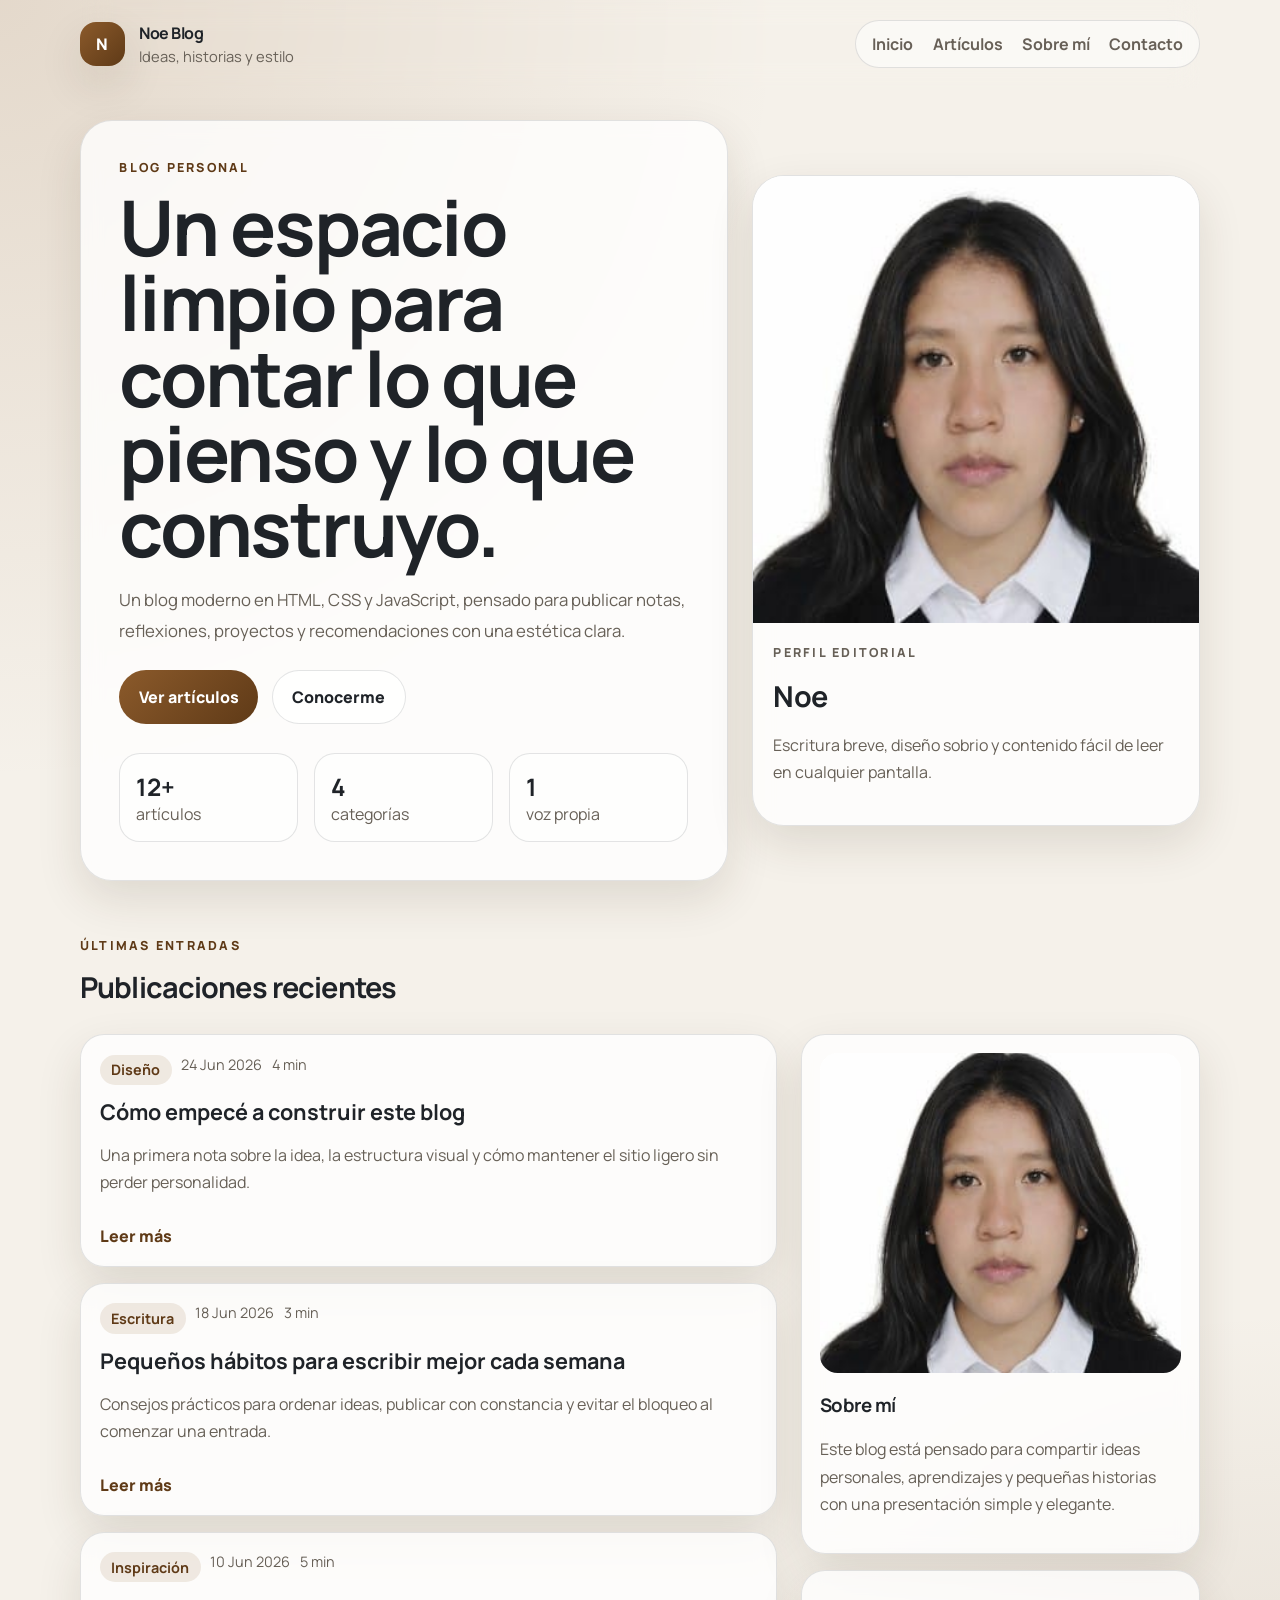
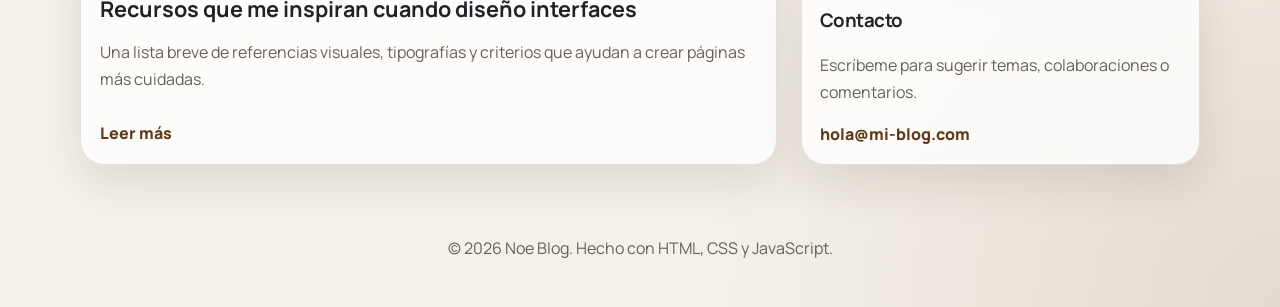
==== index.html @ 6eee37d1 "primeros cambios" ====
<!DOCTYPE html>
<html lang="es">
<head>
  <meta charset="UTF-8">
  <meta name="viewport" content="width=device-width, initial-scale=1.0">
  <title>Noe Blog</title>
  <link rel="preconnect" href="https://fonts.googleapis.com">
  <link rel="preconnect" href="https://fonts.gstatic.com" crossorigin>
  <link href="https://fonts.googleapis.com/css2?family=Manrope:wght@400;500;700;800&display=swap" rel="stylesheet">
  <link rel="stylesheet" href="styles.css">
</head>
<body>
  <header class="site-header">
    <div class="brand">
      <span class="brand-mark">N</span>
      <div>
        <strong>Noe Blog</strong>
        <p>Ideas, historias y estilo</p>
      </div>
    </div>
    <button class="menu-button" id="menuButton" aria-expanded="false" aria-controls="siteNav">Menú</button>
    <nav class="site-nav" id="siteNav">
      <a href="#inicio">Inicio</a>
      <a href="#articulos">Artículos</a>
      <a href="#sobre-mi">Sobre mí</a>
      <a href="#contacto">Contacto</a>
    </nav>
  </header>

  <main>
    <section class="hero" id="inicio">
      <div class="hero-copy">
        <p class="eyebrow">Blog personal</p>
        <h1>Un espacio limpio para contar lo que pienso y lo que construyo.</h1>
        <p class="lead">
          Un blog moderno en HTML, CSS y JavaScript, pensado para publicar notas,
          reflexiones, proyectos y recomendaciones con una estética clara.
        </p>
        <div class="hero-actions">
          <a class="primary-button" href="#articulos">Ver artículos</a>
          <a class="secondary-button" href="#sobre-mi">Conocerme</a>
        </div>
        <ul class="stats">
          <li><strong>12+</strong><span>artículos</span></li>
          <li><strong>4</strong><span>categorías</span></li>
          <li><strong>1</strong><span>voz propia</span></li>
        </ul>
      </div>

      <div class="hero-card">
        <img src="noe.jpg" alt="Foto de perfil de Noe" class="profile-image">
        <div class="hero-card-copy">
          <p class="card-kicker">Perfil editorial</p>
          <h2>Noe</h2>
          <p>Escritura breve, diseño sobrio y contenido fácil de leer en cualquier pantalla.</p>
        </div>
      </div>
    </section>

    <section class="content-grid" id="articulos">
      <div class="section-heading">
        <p class="eyebrow">Últimas entradas</p>
        <h2>Publicaciones recientes</h2>
      </div>

      <div class="posts-grid" id="postsGrid"></div>

      <aside class="sidebar">
        <article class="profile-panel" id="sobre-mi">
          <img src="noe.jpg" alt="Retrato de Noe" class="sidebar-image">
          <h3>Sobre mí</h3>
          <p>
            Este blog está pensado para compartir ideas personales, aprendizajes y
            pequeñas historias con una presentación simple y elegante.
          </p>
        </article>

        <article class="contact-panel" id="contacto">
          <h3>Contacto</h3>
          <p>Escríbeme para sugerir temas, colaboraciones o comentarios.</p>
          <a href="mailto:hola@mi-blog.com">hola@mi-blog.com</a>
        </article>
      </aside>
    </section>
  </main>

  <footer class="site-footer">
    <p>© 2026 Noe Blog. Hecho con HTML, CSS y JavaScript.</p>
  </footer>

  <script src="script.js"></script>
</body>
</html>
---- styles.css ----
:root {
  --bg: #f5f1ea;
  --surface: rgba(255, 255, 255, 0.78);
  --surface-strong: #ffffff;
  --text: #1f2328;
  --muted: #676057;
  --accent: #8b5a2b;
  --accent-strong: #5f3a17;
  --border: rgba(31, 35, 40, 0.12);
  --shadow: 0 18px 45px rgba(57, 39, 19, 0.12);
}

* {
  box-sizing: border-box;
}

html {
  scroll-behavior: smooth;
}

body {
  margin: 0;
  font-family: 'Manrope', sans-serif;
  color: var(--text);
  background:
    radial-gradient(circle at top left, rgba(139, 90, 43, 0.16), transparent 34%),
    radial-gradient(circle at bottom right, rgba(95, 58, 23, 0.12), transparent 26%),
    var(--bg);
}

a {
  color: inherit;
  text-decoration: none;
}

img {
  display: block;
  max-width: 100%;
}

.site-header,
.hero,
.content-grid,
.site-footer {
  width: min(1120px, calc(100% - 2rem));
  margin: 0 auto;
}

.site-header {
  display: flex;
  align-items: center;
  justify-content: space-between;
  gap: 1rem;
  padding: 1.25rem 0;
  position: sticky;
  top: 0;
  z-index: 20;
  backdrop-filter: blur(14px);
}

.brand {
  display: flex;
  align-items: center;
  gap: 0.9rem;
}

.brand-mark {
  width: 2.8rem;
  height: 2.8rem;
  border-radius: 1rem;
  display: grid;
  place-items: center;
  background: linear-gradient(135deg, var(--accent), var(--accent-strong));
  color: white;
  font-weight: 800;
  box-shadow: var(--shadow);
}

.brand strong,
.section-heading h2,
.hero-copy h1,
.hero-card h2,
.sidebar h3 {
  letter-spacing: -0.03em;
}

.brand p {
  margin: 0.1rem 0 0;
  color: var(--muted);
  font-size: 0.92rem;
}

.site-nav {
  display: flex;
  align-items: center;
  gap: 1.2rem;
  padding: 0.75rem 1rem;
  border: 1px solid var(--border);
  border-radius: 999px;
  background: rgba(255, 255, 255, 0.54);
}

.site-nav a {
  color: var(--muted);
  font-weight: 700;
}

.site-nav a:hover {
  color: var(--accent-strong);
}

.menu-button {
  display: none;
  border: 1px solid var(--border);
  background: var(--surface-strong);
  border-radius: 999px;
  padding: 0.8rem 1rem;
  font: inherit;
  font-weight: 700;
}

.hero {
  display: grid;
  grid-template-columns: 1.3fr 0.9fr;
  gap: 1.5rem;
  padding: 2rem 0 2.5rem;
  align-items: center;
}

.hero-copy,
.hero-card,
.posts-grid article,
.profile-panel,
.contact-panel {
  background: var(--surface);
  border: 1px solid var(--border);
  box-shadow: var(--shadow);
  backdrop-filter: blur(10px);
}

.hero-copy {
  border-radius: 2rem;
  padding: clamp(1.5rem, 3vw, 3rem);
}

.eyebrow,
.card-kicker {
  margin: 0 0 0.8rem;
  text-transform: uppercase;
  letter-spacing: 0.18em;
  color: var(--accent-strong);
  font-size: 0.78rem;
  font-weight: 800;
}

.hero-copy h1 {
  margin: 0;
  font-size: clamp(2.6rem, 6vw, 4.8rem);
  line-height: 0.98;
}

.lead {
  margin: 1.25rem 0 0;
  max-width: 38rem;
  color: var(--muted);
  font-size: 1.05rem;
  line-height: 1.8;
}

.hero-actions {
  display: flex;
  flex-wrap: wrap;
  gap: 0.9rem;
  margin-top: 1.5rem;
}

.primary-button,
.secondary-button {
  display: inline-flex;
  align-items: center;
  justify-content: center;
  border-radius: 999px;
  padding: 0.95rem 1.2rem;
  font-weight: 800;
}

.primary-button {
  background: linear-gradient(135deg, var(--accent), var(--accent-strong));
  color: white;
}

.secondary-button {
  border: 1px solid var(--border);
  background: rgba(255, 255, 255, 0.75);
}

.stats {
  list-style: none;
  display: grid;
  grid-template-columns: repeat(3, minmax(0, 1fr));
  gap: 1rem;
  padding: 0;
  margin: 1.8rem 0 0;
}

.stats li {
  padding: 1rem;
  border-radius: 1.3rem;
  background: rgba(255, 255, 255, 0.55);
  border: 1px solid var(--border);
}

.stats strong {
  display: block;
  font-size: 1.5rem;
}

.stats span {
  color: var(--muted);
}

.hero-card {
  border-radius: 2rem;
  overflow: hidden;
}

.profile-image {
  width: 100%;
  aspect-ratio: 1 / 1;
  object-fit: cover;
  object-position: center top;
}

.hero-card-copy {
  padding: 1.2rem 1.3rem 1.45rem;
}

.hero-card-copy h2,
.section-heading h2 {
  margin: 0;
  font-size: 1.8rem;
}

.hero-card-copy p,
.sidebar p,
.contact-panel p,
.posts-grid p {
  color: var(--muted);
  line-height: 1.7;
}

.content-grid {
  display: grid;
  grid-template-columns: 1.4fr 0.8fr;
  gap: 1.5rem;
  padding: 1rem 0 3.5rem;
}

.section-heading {
  grid-column: 1 / -1;
  margin-bottom: 0.2rem;
}

.posts-grid {
  display: grid;
  gap: 1rem;
}

.posts-grid article {
  border-radius: 1.5rem;
  padding: 1.2rem;
}

.post-meta {
  display: flex;
  flex-wrap: wrap;
  gap: 0.6rem;
  margin-bottom: 0.75rem;
  color: var(--muted);
  font-size: 0.9rem;
}

.tag {
  display: inline-flex;
  align-items: center;
  border-radius: 999px;
  background: rgba(139, 90, 43, 0.12);
  color: var(--accent-strong);
  padding: 0.35rem 0.7rem;
  font-weight: 700;
}

.posts-grid h3 {
  margin: 0 0 0.4rem;
  font-size: 1.35rem;
}

.read-more {
  display: inline-flex;
  margin-top: 0.8rem;
  font-weight: 800;
  color: var(--accent-strong);
}

.sidebar {
  display: grid;
  gap: 1rem;
}

.profile-panel,
.contact-panel {
  border-radius: 1.5rem;
  padding: 1.1rem;
}

.sidebar-image {
  width: 100%;
  max-height: 320px;
  object-fit: cover;
  border-radius: 1.1rem;
  margin-bottom: 1rem;
}

.contact-panel a {
  color: var(--accent-strong);
  font-weight: 800;
}

.site-footer {
  padding: 0 0 2rem;
  color: var(--muted);
  text-align: center;
}

.fade-in {
  animation: fadeUp 0.6s ease both;
}

@keyframes fadeUp {
  from {
    opacity: 0;
    transform: translateY(16px);
  }
  to {
    opacity: 1;
    transform: translateY(0);
  }
}

@media (max-width: 900px) {
  .hero,
  .content-grid {
    grid-template-columns: 1fr;
  }

  .site-header {
    align-items: flex-start;
  }

  .site-nav {
    display: none;
    width: 100%;
    flex-direction: column;
    align-items: flex-start;
    border-radius: 1.25rem;
  }

  .site-nav.is-open {
    display: flex;
  }

  .menu-button {
    display: inline-flex;
  }

  .stats {
    grid-template-columns: 1fr;
  }
}

@media (max-width: 640px) {
  .site-header,
  .hero,
  .content-grid {
    width: min(100% - 1rem, 1120px);
  }

  .site-header {
    padding-top: 1rem;
  }

  .hero-copy h1 {
    font-size: clamp(2.2rem, 13vw, 3.2rem);
  }

  .hero-copy,
  .hero-card,
  .posts-grid article,
  .profile-panel,
  .contact-panel {
    border-radius: 1.35rem;
  }
}
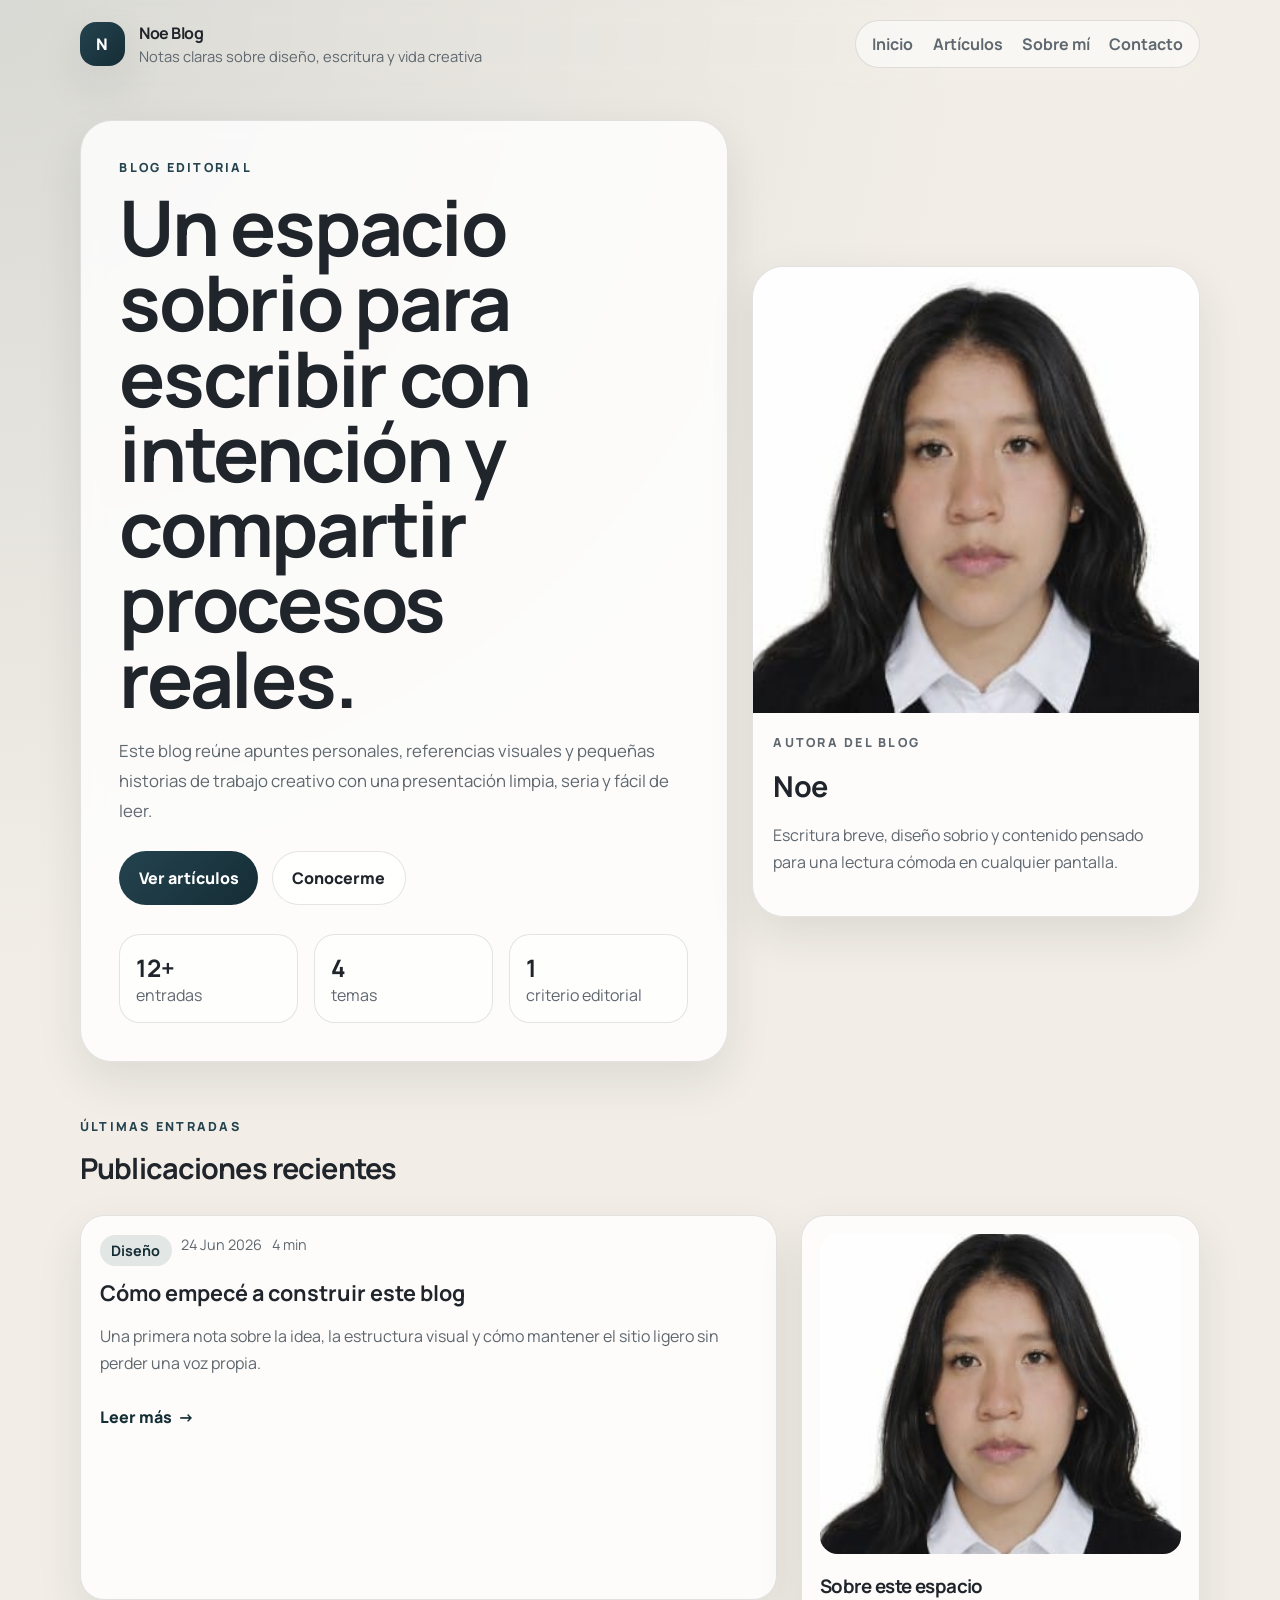
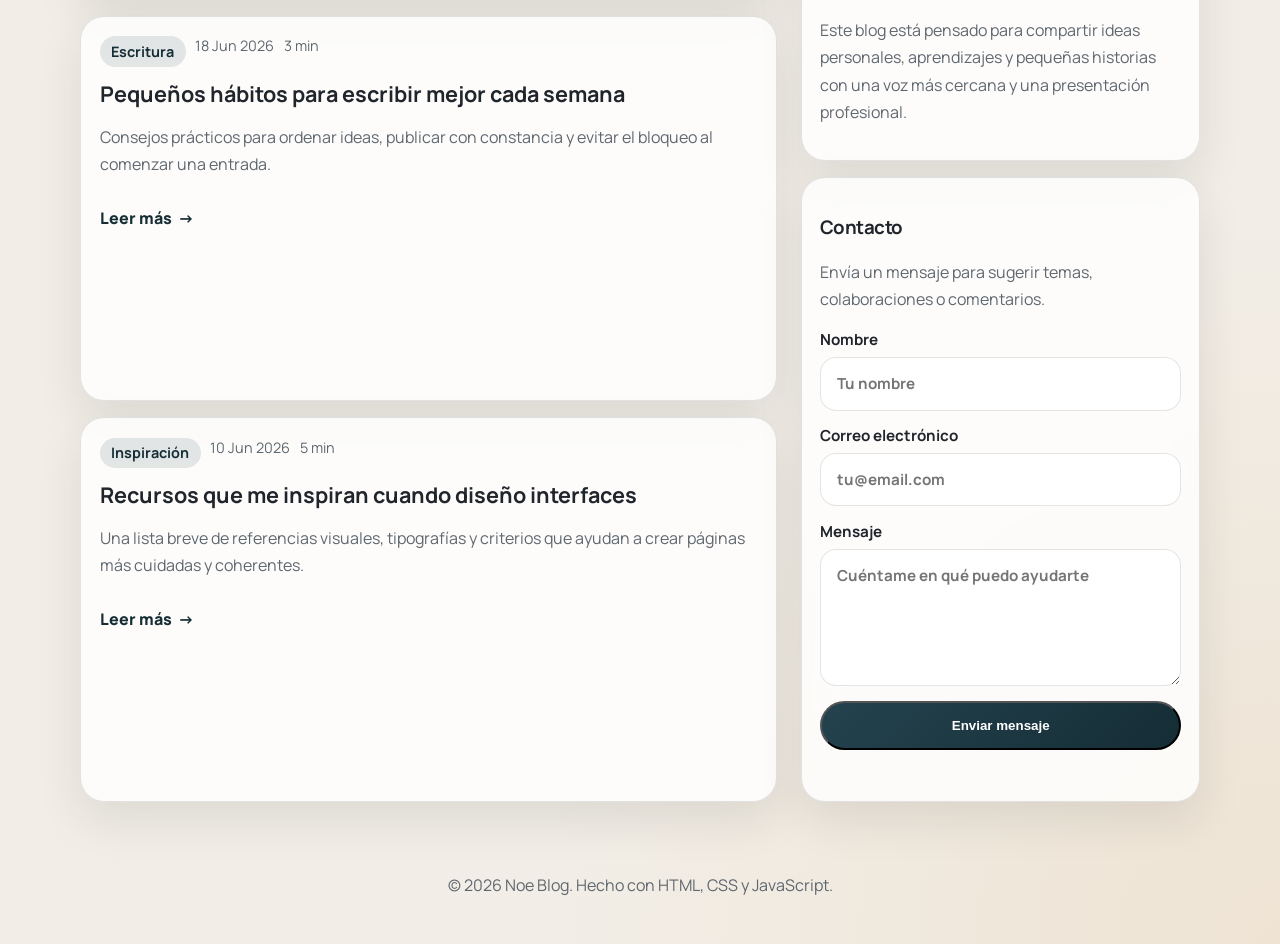
==== commit af3055f0: "ultimos cambios" ====
--- a/index.html
+++ b/index.html
@@ -3,7 +3,7 @@
 <head>
   <meta charset="UTF-8">
   <meta name="viewport" content="width=device-width, initial-scale=1.0">
-  <title>Noe Blog</title>
+  <title>Noe Blog | Notas y proyectos</title>
   <link rel="preconnect" href="https://fonts.googleapis.com">
   <link rel="preconnect" href="https://fonts.gstatic.com" crossorigin>
   <link href="https://fonts.googleapis.com/css2?family=Manrope:wght@400;500;700;800&display=swap" rel="stylesheet">
@@ -15,7 +15,7 @@
       <span class="brand-mark">N</span>
       <div>
         <strong>Noe Blog</strong>
-        <p>Ideas, historias y estilo</p>
+        <p>Notas claras sobre diseño, escritura y vida creativa</p>
       </div>
     </div>
     <button class="menu-button" id="menuButton" aria-expanded="false" aria-controls="siteNav">Menú</button>
@@ -30,29 +30,29 @@
   <main>
     <section class="hero" id="inicio">
       <div class="hero-copy">
-        <p class="eyebrow">Blog personal</p>
-        <h1>Un espacio limpio para contar lo que pienso y lo que construyo.</h1>
+        <p class="eyebrow">Blog editorial</p>
+        <h1>Un espacio sobrio para escribir con intención y compartir procesos reales.</h1>
         <p class="lead">
-          Un blog moderno en HTML, CSS y JavaScript, pensado para publicar notas,
-          reflexiones, proyectos y recomendaciones con una estética clara.
+          Este blog reúne apuntes personales, referencias visuales y pequeñas historias
+          de trabajo creativo con una presentación limpia, seria y fácil de leer.
         </p>
         <div class="hero-actions">
           <a class="primary-button" href="#articulos">Ver artículos</a>
           <a class="secondary-button" href="#sobre-mi">Conocerme</a>
         </div>
         <ul class="stats">
-          <li><strong>12+</strong><span>artículos</span></li>
-          <li><strong>4</strong><span>categorías</span></li>
-          <li><strong>1</strong><span>voz propia</span></li>
+          <li><strong>12+</strong><span>entradas</span></li>
+          <li><strong>4</strong><span>temas</span></li>
+          <li><strong>1</strong><span>criterio editorial</span></li>
         </ul>
       </div>
 
       <div class="hero-card">
         <img src="noe.jpg" alt="Foto de perfil de Noe" class="profile-image">
         <div class="hero-card-copy">
-          <p class="card-kicker">Perfil editorial</p>
+          <p class="card-kicker">Autora del blog</p>
           <h2>Noe</h2>
-          <p>Escritura breve, diseño sobrio y contenido fácil de leer en cualquier pantalla.</p>
+          <p>Escritura breve, diseño sobrio y contenido pensado para una lectura cómoda en cualquier pantalla.</p>
         </div>
       </div>
     </section>
@@ -68,17 +68,32 @@
       <aside class="sidebar">
         <article class="profile-panel" id="sobre-mi">
           <img src="noe.jpg" alt="Retrato de Noe" class="sidebar-image">
-          <h3>Sobre mí</h3>
+          <h3>Sobre este espacio</h3>
           <p>
             Este blog está pensado para compartir ideas personales, aprendizajes y
-            pequeñas historias con una presentación simple y elegante.
+            pequeñas historias con una voz más cercana y una presentación profesional.
           </p>
         </article>
 
         <article class="contact-panel" id="contacto">
           <h3>Contacto</h3>
-          <p>Escríbeme para sugerir temas, colaboraciones o comentarios.</p>
-          <a href="mailto:hola@mi-blog.com">hola@mi-blog.com</a>
+          <p>Envía un mensaje para sugerir temas, colaboraciones o comentarios.</p>
+          <form class="contact-form" id="contactForm">
+            <label>
+              Nombre
+              <input type="text" name="name" placeholder="Tu nombre" required>
+            </label>
+            <label>
+              Correo electrónico
+              <input type="email" name="email" placeholder="tu@email.com" required>
+            </label>
+            <label>
+              Mensaje
+              <textarea name="message" rows="5" placeholder="Cuéntame en qué puedo ayudarte" required></textarea>
+            </label>
+            <button type="submit" class="primary-button">Enviar mensaje</button>
+            <p class="form-status" id="formStatus" aria-live="polite"></p>
+          </form>
         </article>
       </aside>
     </section>
--- a/styles.css
+++ b/styles.css
@@ -1,13 +1,14 @@
 :root {
-  --bg: #f5f1ea;
-  --surface: rgba(255, 255, 255, 0.78);
+  --bg: #f2eee7;
+  --surface: rgba(255, 255, 255, 0.82);
   --surface-strong: #ffffff;
-  --text: #1f2328;
-  --muted: #676057;
-  --accent: #8b5a2b;
-  --accent-strong: #5f3a17;
-  --border: rgba(31, 35, 40, 0.12);
-  --shadow: 0 18px 45px rgba(57, 39, 19, 0.12);
+  --text: #20242b;
+  --muted: #5f676f;
+  --accent: #24434f;
+  --accent-strong: #152d35;
+  --highlight: #d8a15d;
+  --border: rgba(32, 36, 43, 0.12);
+  --shadow: 0 18px 45px rgba(32, 36, 43, 0.1);
 }
 
 * {
@@ -23,8 +24,8 @@
   font-family: 'Manrope', sans-serif;
   color: var(--text);
   background:
-    radial-gradient(circle at top left, rgba(139, 90, 43, 0.16), transparent 34%),
-    radial-gradient(circle at bottom right, rgba(95, 58, 23, 0.12), transparent 26%),
+    radial-gradient(circle at top left, rgba(36, 67, 79, 0.12), transparent 34%),
+    radial-gradient(circle at bottom right, rgba(216, 161, 93, 0.14), transparent 26%),
     var(--bg);
 }
 
@@ -148,7 +149,7 @@
   margin: 0 0 0.8rem;
   text-transform: uppercase;
   letter-spacing: 0.18em;
-  color: var(--accent-strong);
+  color: var(--accent);
   font-size: 0.78rem;
   font-weight: 800;
 }
@@ -284,7 +285,7 @@
   display: inline-flex;
   align-items: center;
   border-radius: 999px;
-  background: rgba(139, 90, 43, 0.12);
+  background: rgba(36, 67, 79, 0.12);
   color: var(--accent-strong);
   padding: 0.35rem 0.7rem;
   font-weight: 700;
@@ -300,6 +301,11 @@
   margin-top: 0.8rem;
   font-weight: 800;
   color: var(--accent-strong);
+}
+
+.read-more::after {
+  content: '→';
+  margin-left: 0.35rem;
 }
 
 .sidebar {
@@ -326,10 +332,98 @@
   font-weight: 800;
 }
 
+.contact-form {
+  display: grid;
+  gap: 0.9rem;
+  margin-top: 0.75rem;
+}
+
+.contact-form label {
+  display: grid;
+  gap: 0.45rem;
+  font-size: 0.95rem;
+  font-weight: 700;
+}
+
+.contact-form input,
+.contact-form textarea {
+  width: 100%;
+  border: 1px solid var(--border);
+  border-radius: 1rem;
+  padding: 0.95rem 1rem;
+  font: inherit;
+  color: var(--text);
+  background: rgba(255, 255, 255, 0.9);
+  resize: vertical;
+}
+
+.contact-form input:focus,
+.contact-form textarea:focus {
+  outline: 2px solid rgba(36, 67, 79, 0.18);
+  border-color: rgba(36, 67, 79, 0.35);
+}
+
+.form-status {
+  margin: 0;
+  min-height: 1.2em;
+  color: var(--accent-strong);
+  font-weight: 700;
+}
+
 .site-footer {
   padding: 0 0 2rem;
   color: var(--muted);
   text-align: center;
+}
+
+.article-page {
+  width: min(820px, calc(100% - 2rem));
+  margin: 0 auto;
+  padding: 1.5rem 0 3rem;
+}
+
+.article-hero,
+.article-content,
+.article-card {
+  background: var(--surface);
+  border: 1px solid var(--border);
+  box-shadow: var(--shadow);
+  backdrop-filter: blur(10px);
+  border-radius: 1.6rem;
+}
+
+.article-hero {
+  padding: 1.5rem;
+  margin-top: 1rem;
+}
+
+.article-hero img {
+  width: 100%;
+  height: 320px;
+  object-fit: cover;
+  border-radius: 1.2rem;
+  margin-top: 1rem;
+}
+
+.article-content {
+  padding: 1.5rem;
+  margin-top: 1.25rem;
+}
+
+.article-content p,
+.article-content li {
+  color: var(--muted);
+  line-height: 1.8;
+}
+
+.article-content h2 {
+  margin-top: 1.6rem;
+  margin-bottom: 0.5rem;
+}
+
+.article-card {
+  padding: 1.3rem;
+  margin-top: 1rem;
 }
 
 .fade-in {
@@ -397,7 +491,14 @@
   .hero-card,
   .posts-grid article,
   .profile-panel,
-  .contact-panel {
+  .contact-panel,
+  .article-hero,
+  .article-content,
+  .article-card {
     border-radius: 1.35rem;
   }
+
+  .article-hero img {
+    height: 240px;
+  }
 }
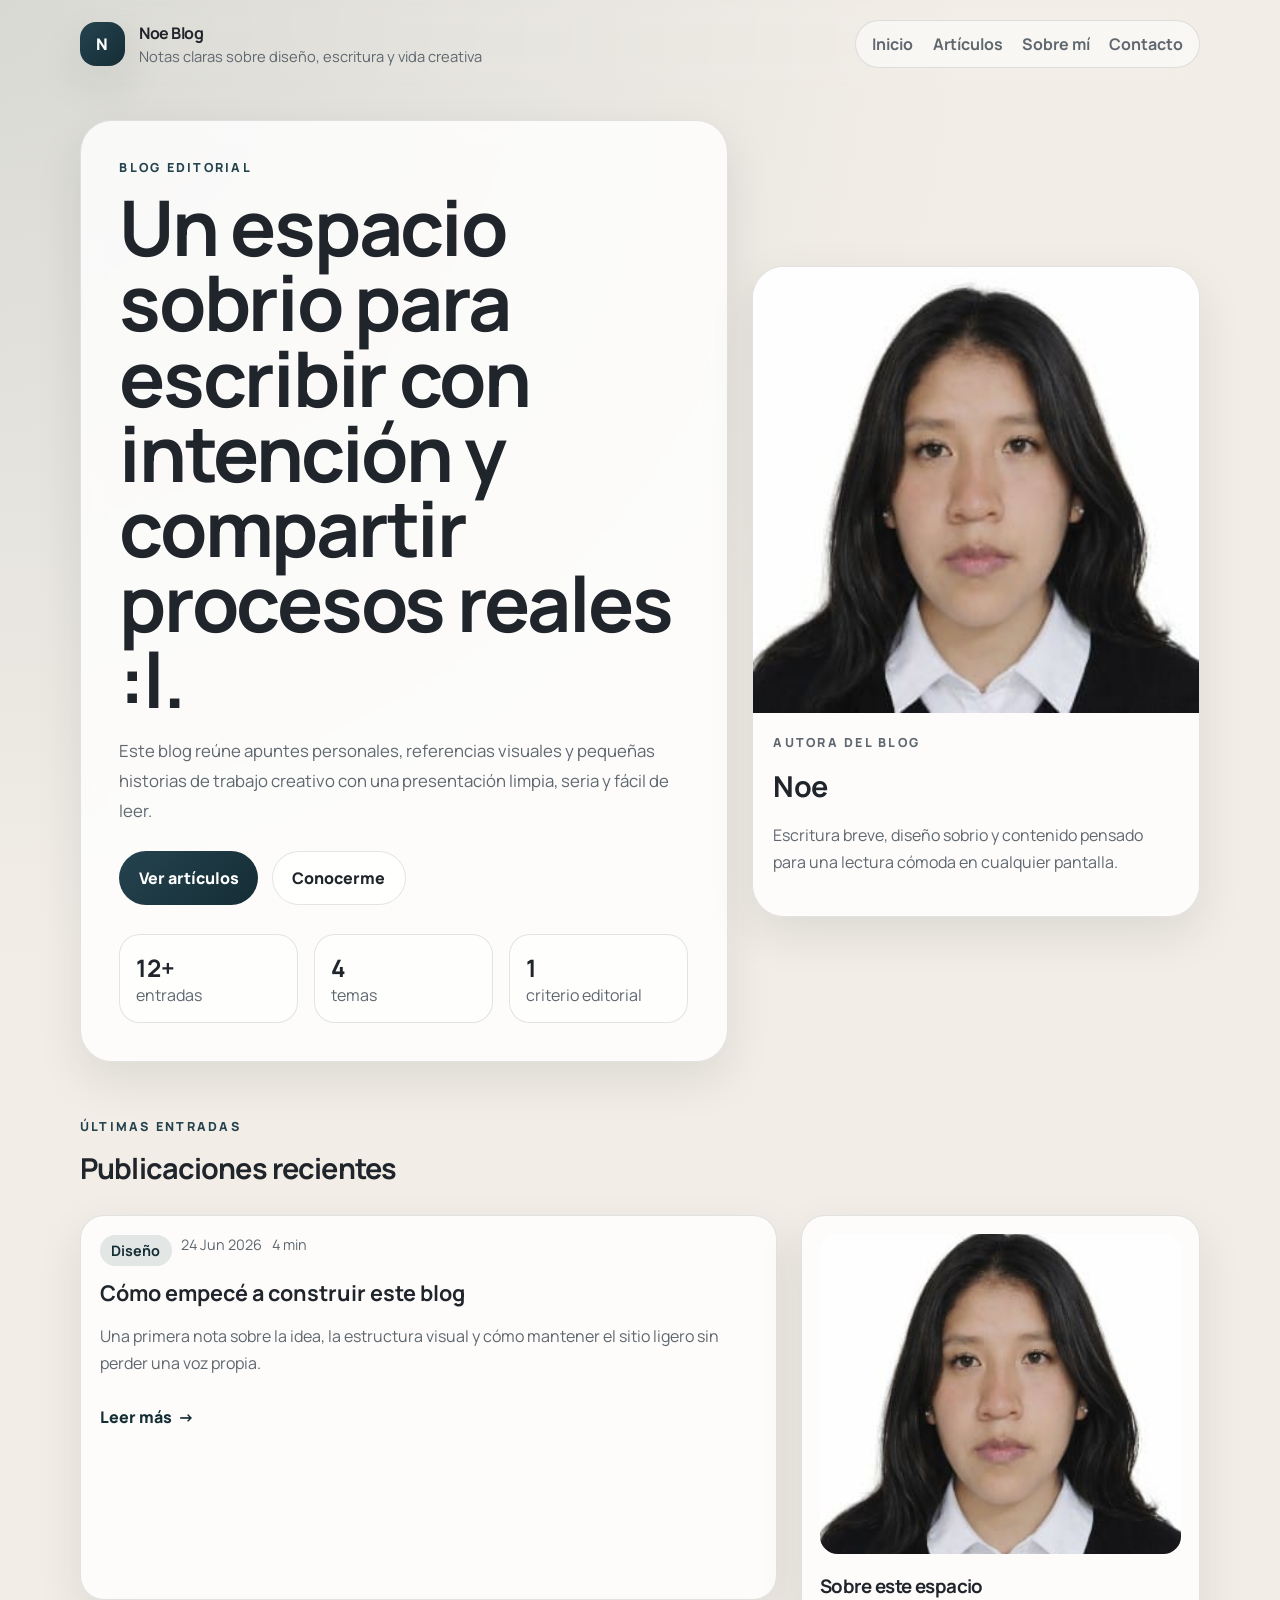
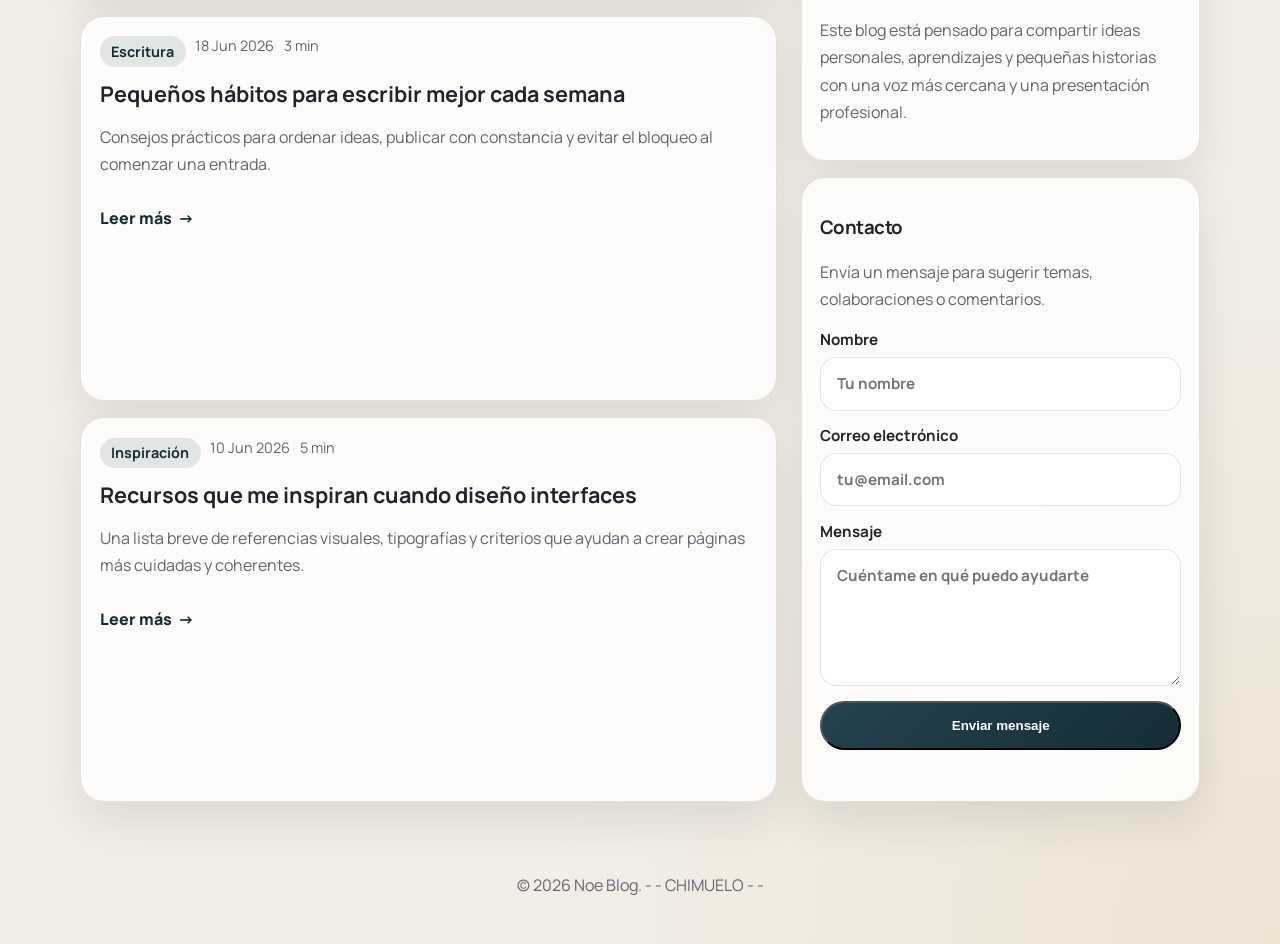
==== commit 1087db60: "cambios en pie de pagina" ====
--- a/index.html
+++ b/index.html
@@ -31,7 +31,7 @@
     <section class="hero" id="inicio">
       <div class="hero-copy">
         <p class="eyebrow">Blog editorial</p>
-        <h1>Un espacio sobrio para escribir con intención y compartir procesos reales.</h1>
+        <h1>Un espacio sobrio para escribir con intención y compartir procesos reales :l.</h1>
         <p class="lead">
           Este blog reúne apuntes personales, referencias visuales y pequeñas historias
           de trabajo creativo con una presentación limpia, seria y fácil de leer.
@@ -100,7 +100,7 @@
   </main>
 
   <footer class="site-footer">
-    <p>© 2026 Noe Blog. Hecho con HTML, CSS y JavaScript.</p>
+    <p>© 2026 Noe Blog.  - - CHIMUELO - -</p>
   </footer>
 
   <script src="script.js"></script>
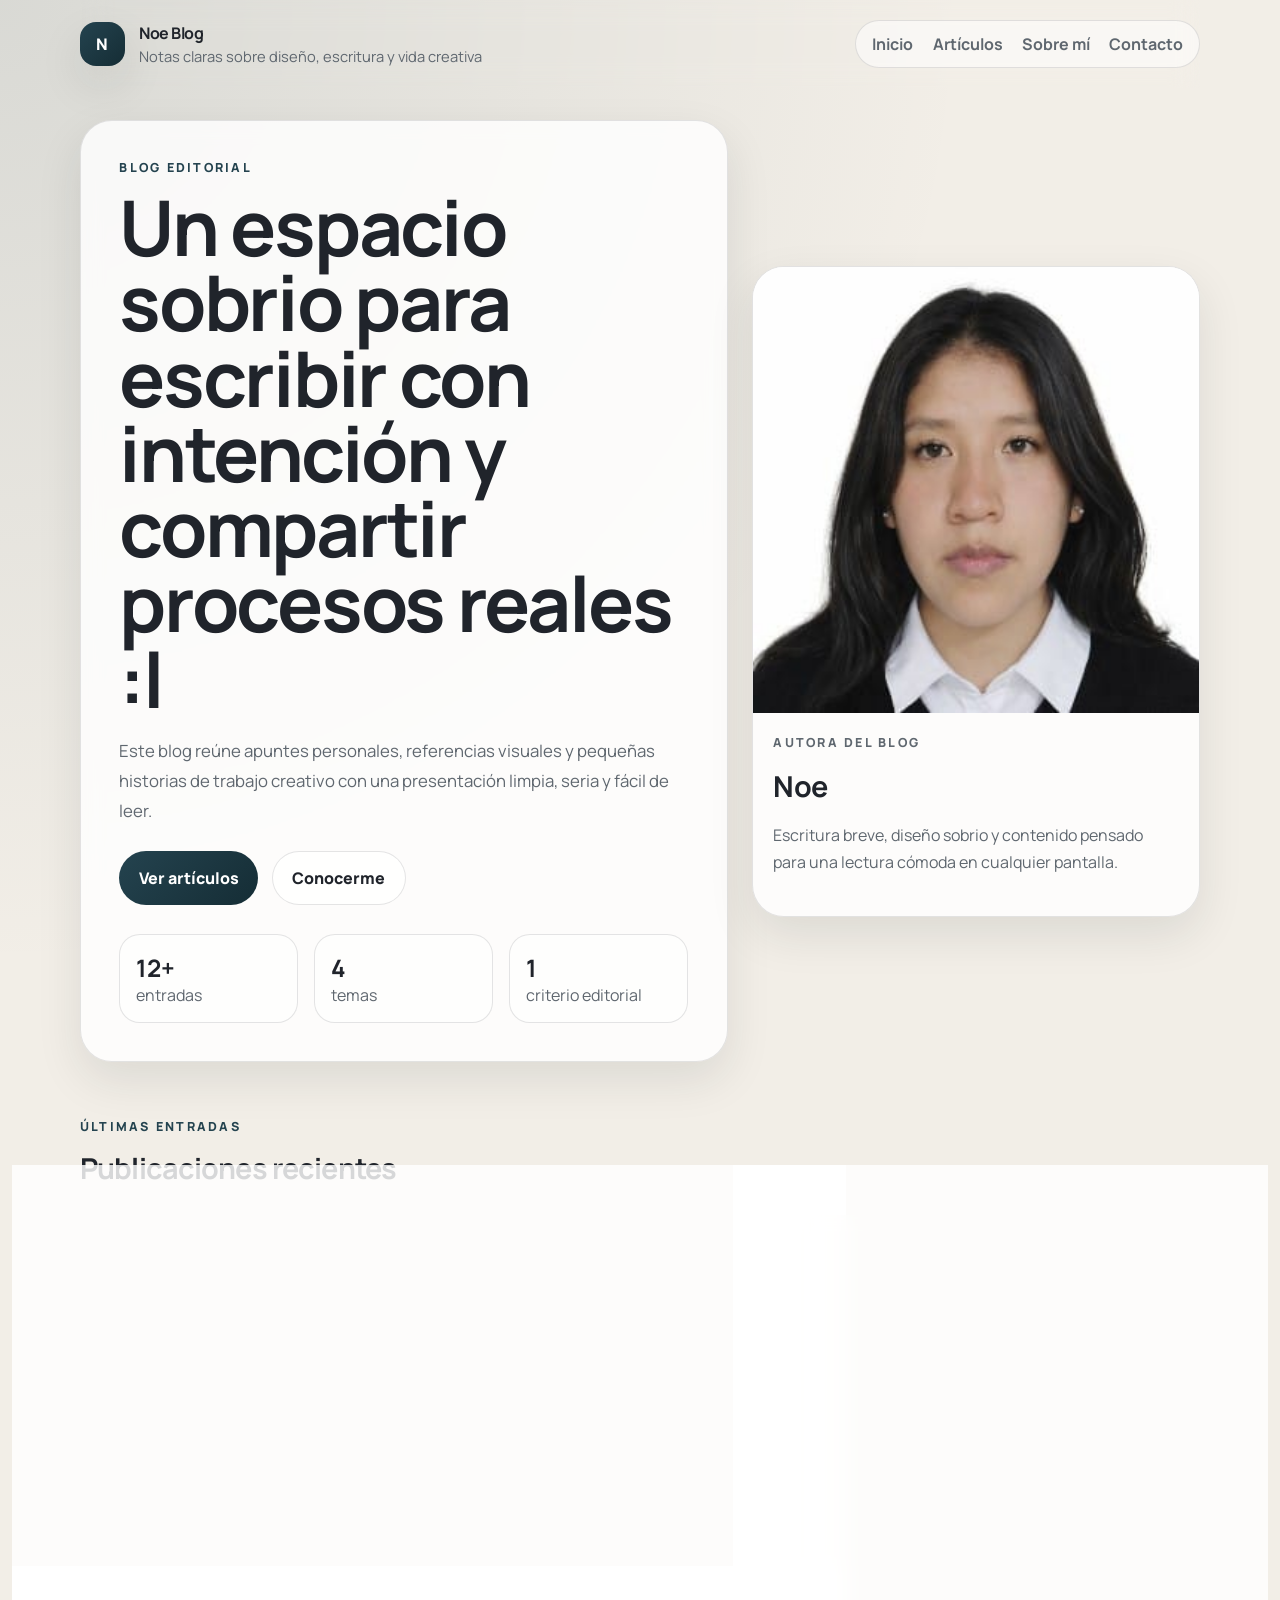
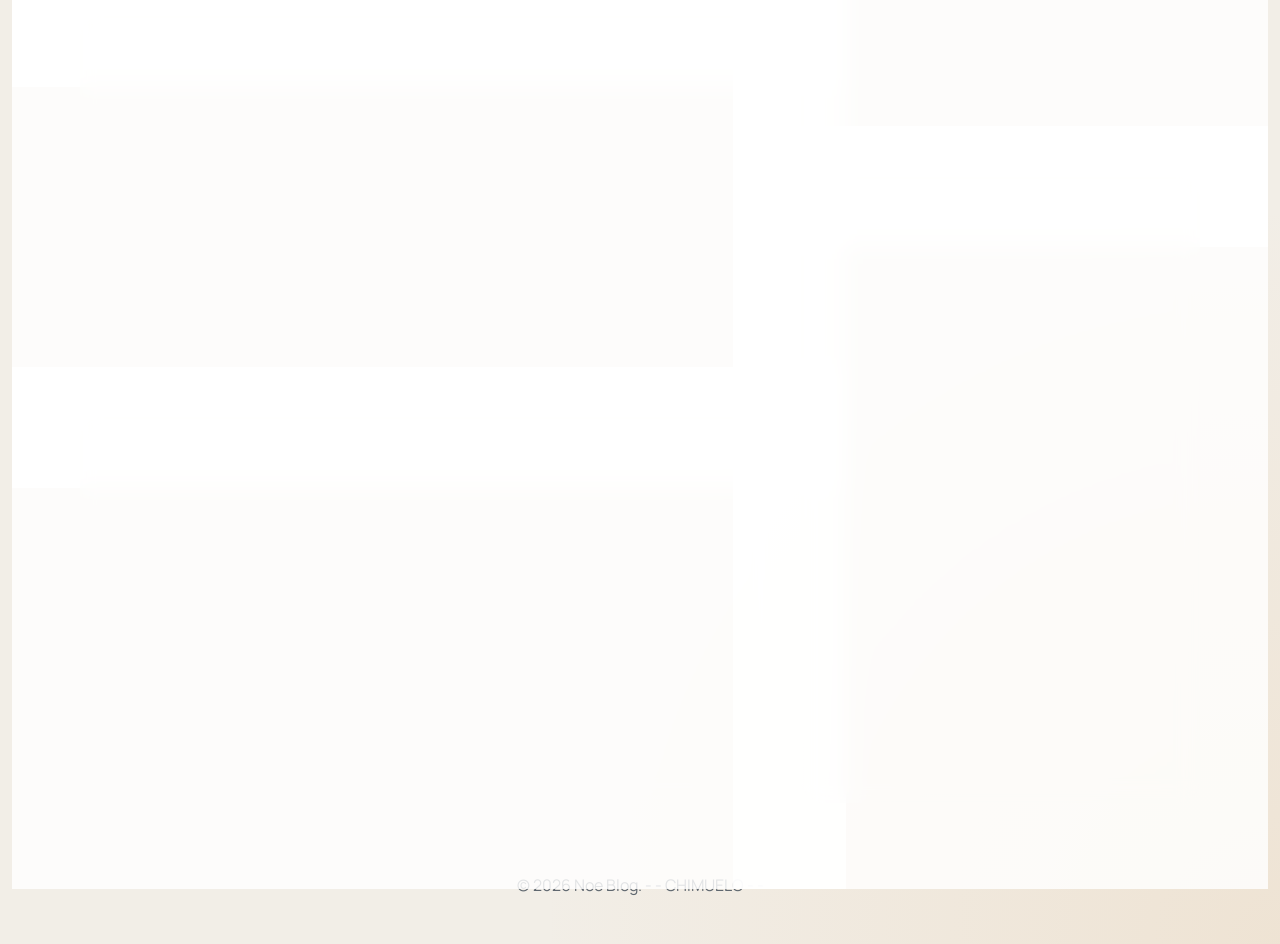
==== commit 5df68333: "cambios titulo" ====
--- a/index.html
+++ b/index.html
@@ -31,7 +31,7 @@
     <section class="hero" id="inicio">
       <div class="hero-copy">
         <p class="eyebrow">Blog editorial</p>
-        <h1>Un espacio sobrio para escribir con intención y compartir procesos reales :l.</h1>
+        <h1>Un espacio sobrio para escribir con intención y compartir procesos reales :l</h1>
         <p class="lead">
           Este blog reúne apuntes personales, referencias visuales y pequeñas historias
           de trabajo creativo con una presentación limpia, seria y fácil de leer.
